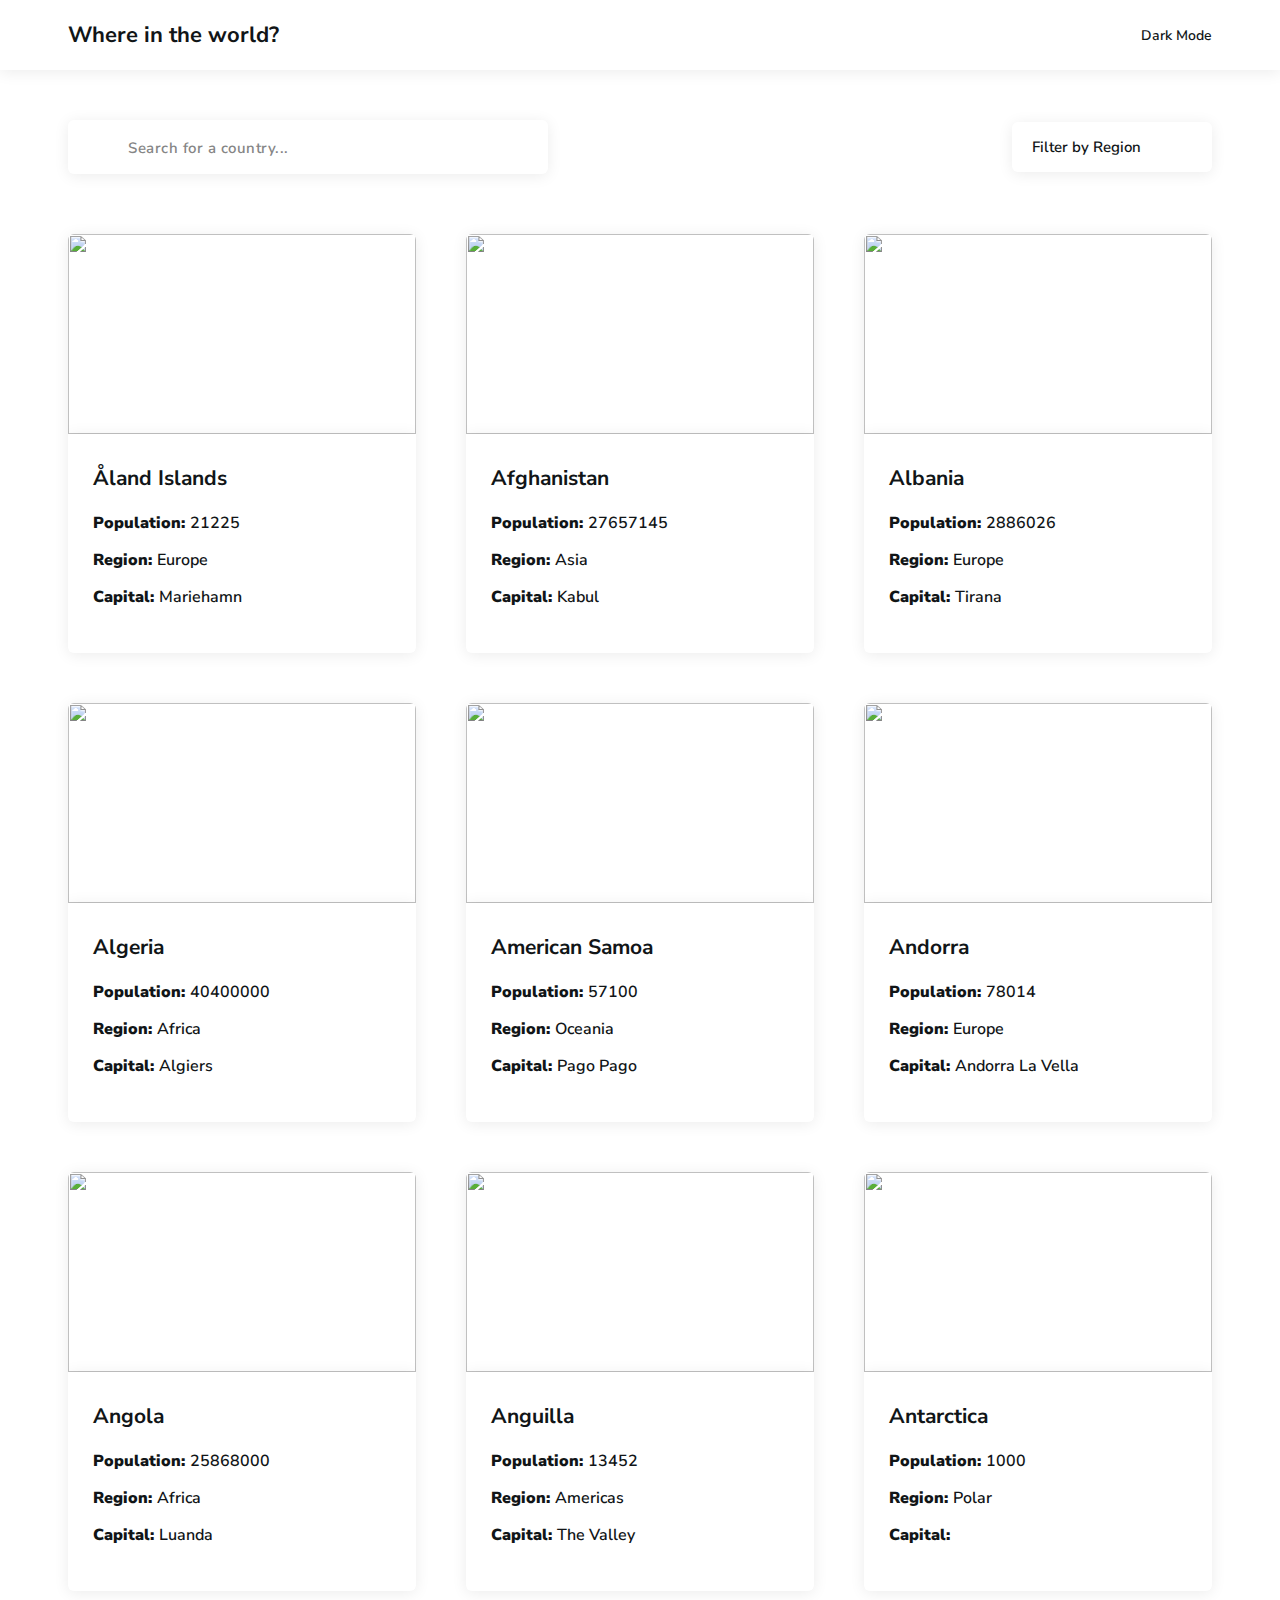
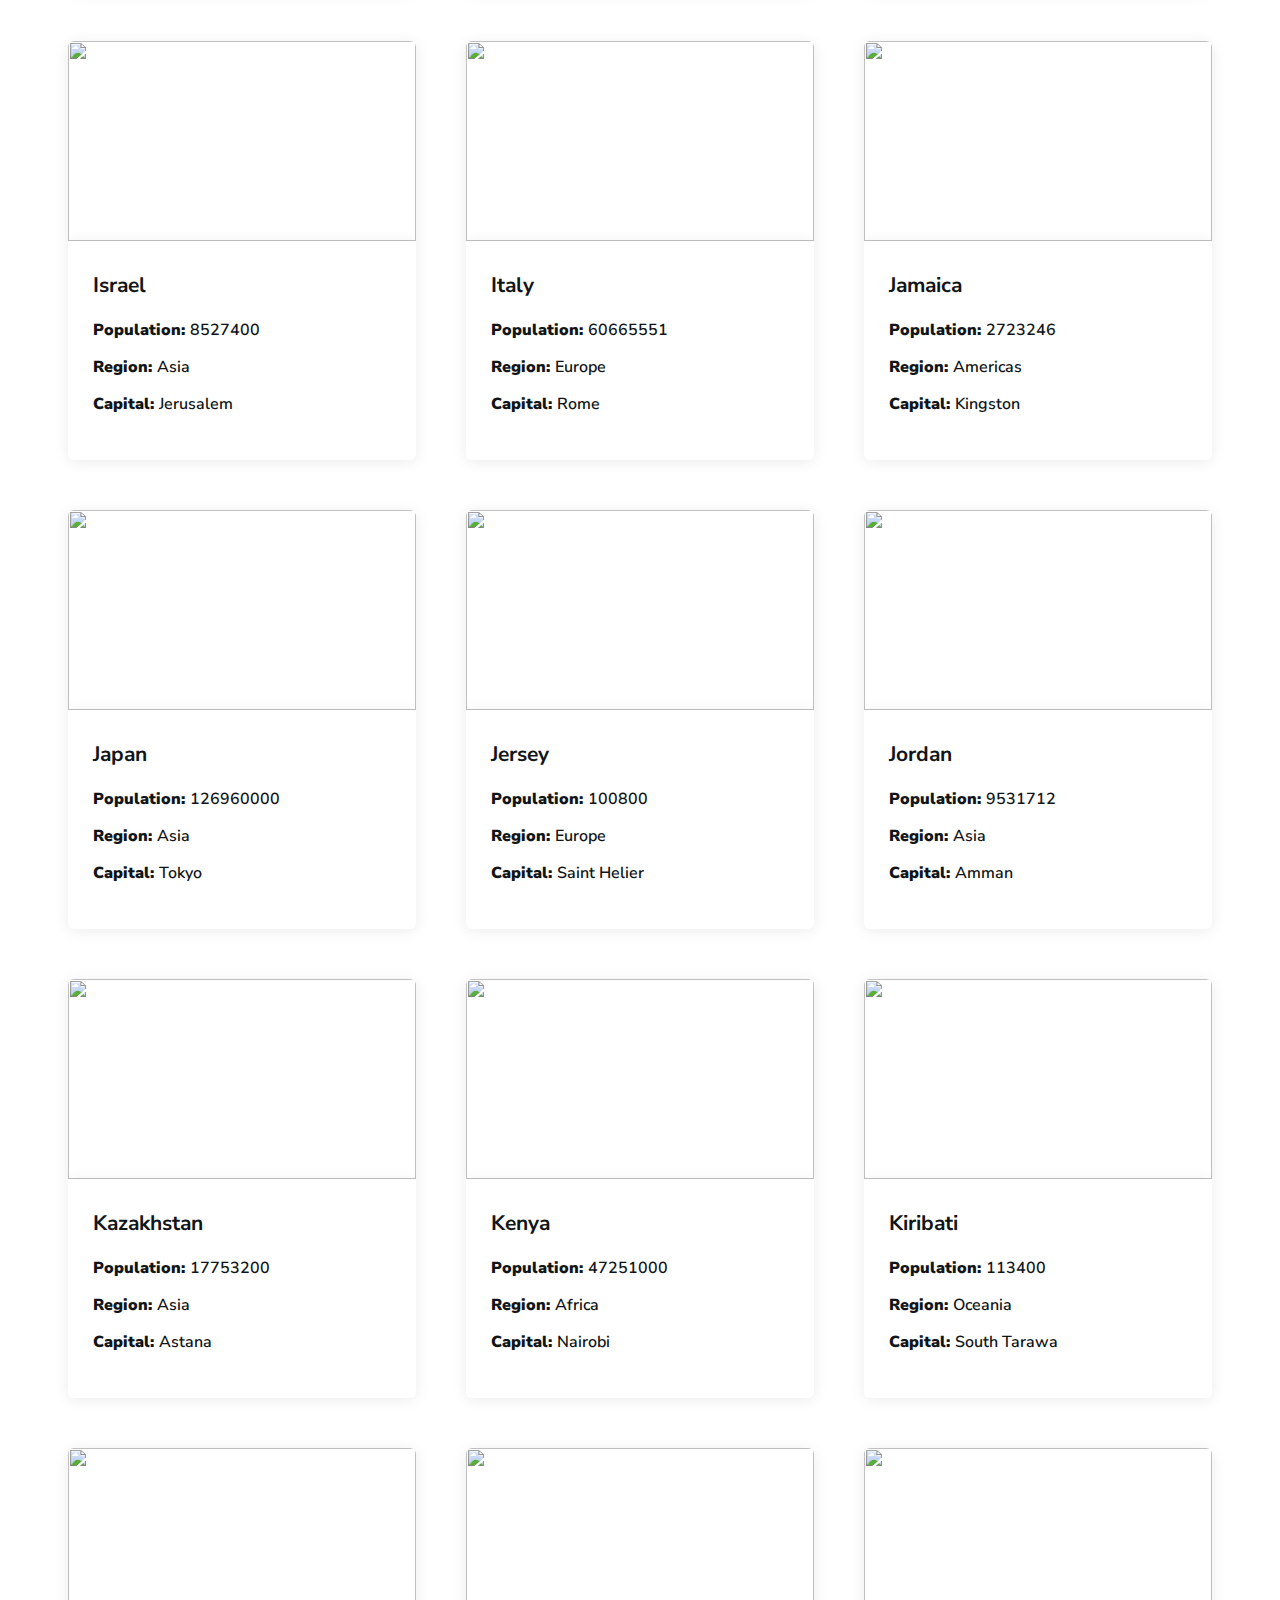
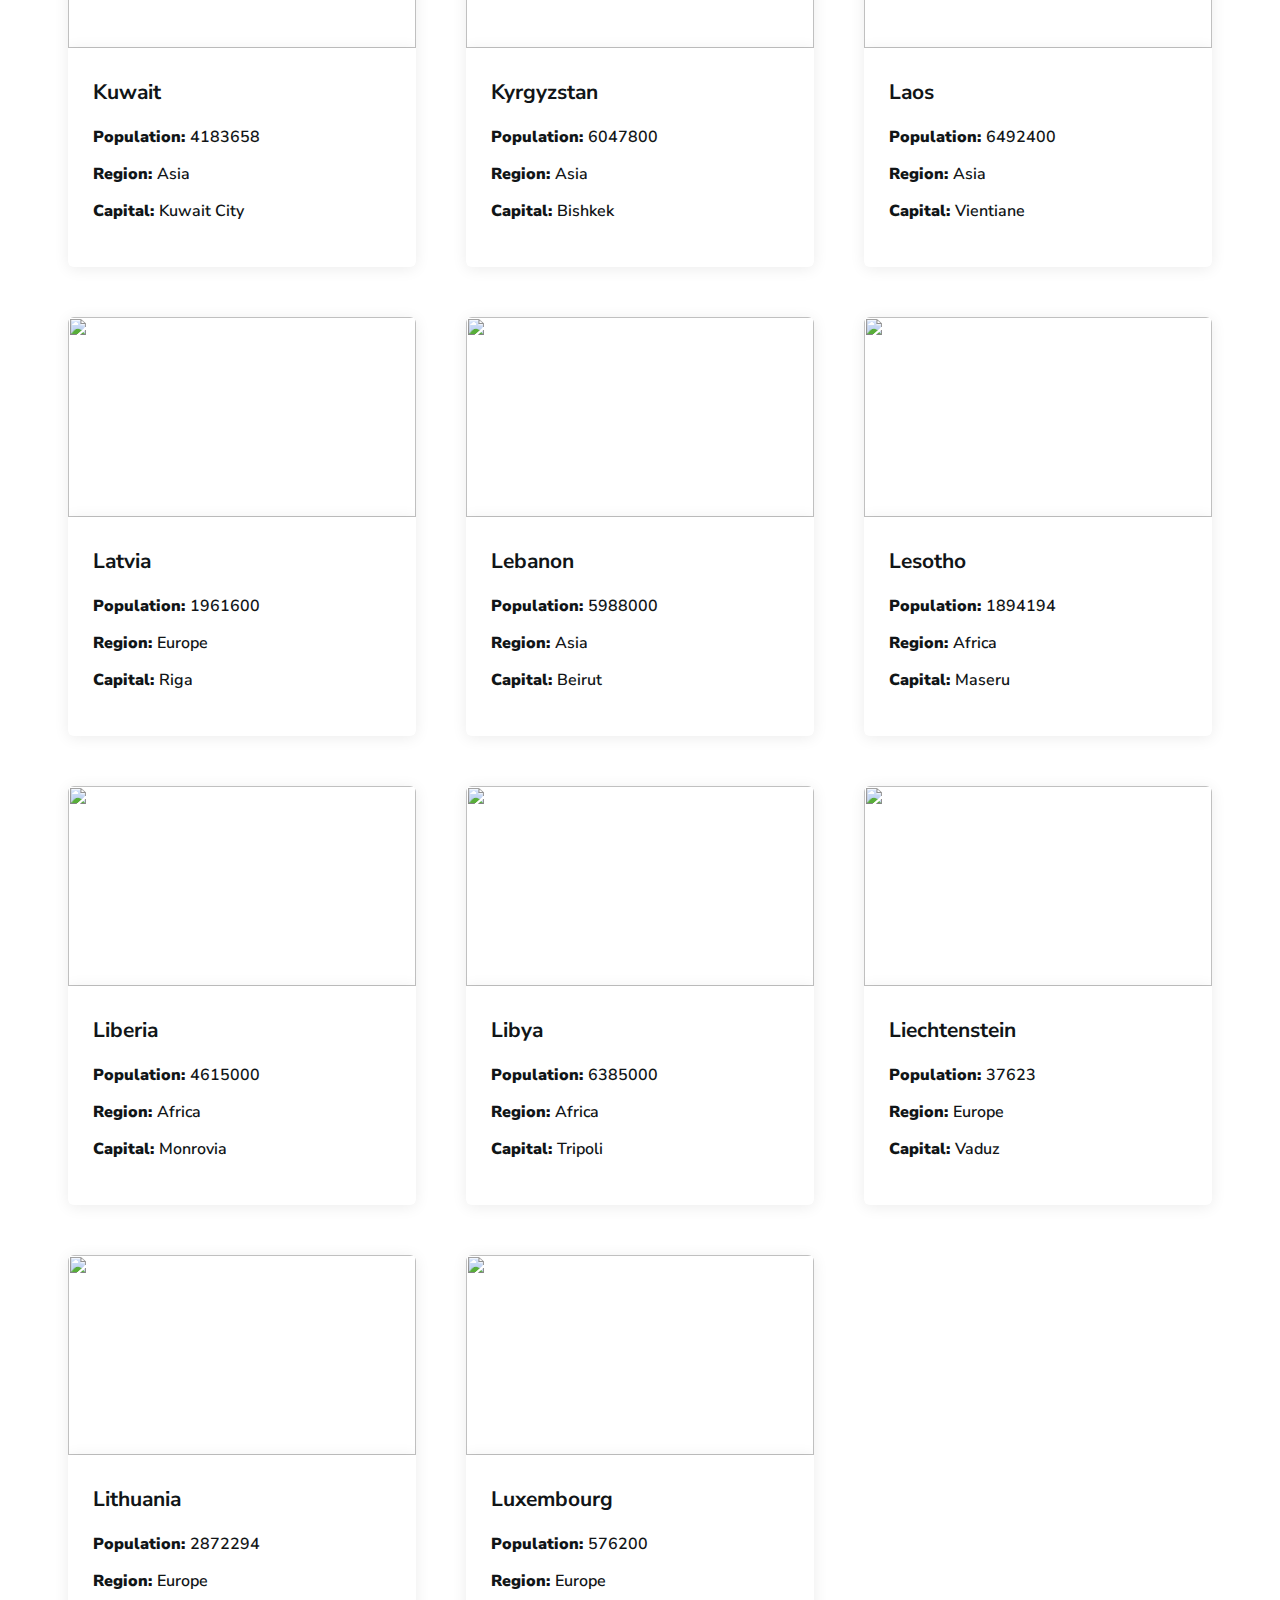
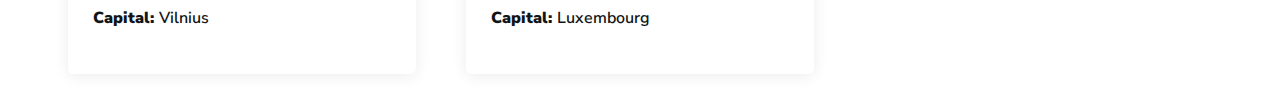
==== index.html @ e9d149c3 "final countries pages without bonus" ====
<!DOCTYPE html>
<html lang="en">

<head>
  <meta charset="UTF-8" />
  <meta http-equiv="X-UA-Compatible" content="IE=edge" />
  <meta name="description"
    content="This is a simple project to display countries of the world with the ability to search for the country you want, be side the ability to show countries by continent." />
  <meta name="author" content="Mohamed Aridah" />
  <meta name="viewport" content="width=device-width, initial-scale=1.0" />
  <!-- Google Fonts -->
  <link rel="preconnect" href="https://fonts.googleapis.com" />
  <link rel="preconnect" href="https://fonts.gstatic.com" crossorigin />
  <link href="https://fonts.googleapis.com/css2?family=Nunito+Sans:wght@300;600;800&display=swap" rel="stylesheet" />
  <!-- Fontawesome Library -->
  <link rel="stylesheet" href="https://site-assets.fontawesome.com/releases/v6.0.0/css/all.css" />
  <!-- Shared CSS Styles File -->
  <link rel="stylesheet" href="./css/common.css" />
  <!-- Page Custom CSS File -->
  <link rel="stylesheet" href="./css/main.css" />
  <title>Countries Info</title>
</head>

<body class="body">
  <!-- Scroll Top -->
  <button type="button" aria-label="Scroll Top Button" class="button scroll-top flex flex-ai-c flex-jc-c scale-effect">
    <i class="fa-regular fa-chevron-up icon"></i>
  </button>
  <!-- Header -->
  <header class="header">
    <div class="container flex flex-jc-sb flex-ai-c">
      <div class="logo">
        <a href="index.html">
          <h1 class="headerh1">Where in the world?</h1>
        </a>
      </div>
      <button type="button" aria-label="Theme Switcher Button" class="theme-toggle flex flex-jc-sb flex-ai-c"
        onclick="darkMode()">
        <span class="darkIcon">
        <i class="fa-regular fa-moon theme-icon" id="darkButton"></i>
        </span>
        <span class="theme-text" id="darkText">Dark Mode</span>
      </button>
    </div>
  </header>
  <!-- Filters -->
  <div class="bodyContainer">
    <section class="filters">
      <div class="container">
        <div class="search-wrapper">
          <i class="fa-regular fa-magnifying-glass search-icon"></i>
          <input type="text" class="search-input" placeholder="Search for a country..." />
        </div>
        <div class="dropdown-wrapper">
          <div class="dropdown-header flex flex-jc-sb flex-ai-c">
            <span>Filter by Region</span>
            <i class="fa-regular fa-chevron-down icon"></i>
          </div>
          <div class="dropdown-body">
            <ul>
              <li data-region="all">All</li>
              <li data-region="africa">africa</li>
              <li data-region="america">Americas</li>
              <li data-region="asia">Asia</li>
              <li data-region="europe">Europe</li>
              <li data-region="oceania">Oceania</li>
            </ul>
          </div>
        </div>
      </div>
    </section>
    <!-- Countries -->
    <main class="main">
      <div class="container">
        <section class="countries-grid">
        </section>
      </div>
  </div>
  </main>
  <script src="index.js"></script>
  <script src="details.js"></script>
</body>

</html>
---- css/common.css ----
*,
*:after,
*::before {
  padding: 0;
  margin: 0;
  box-sizing: border-box;
  outline: none;
}

html {
  font-size: 100%;
  scroll-behavior: smooth;
}

body {
  font-family: 'Nunito Sans', sans-serif;
  font-weight: 600;
  font-size: 14px;
  background-color: #fafafa;
  color: #111517;
  transition: 0.2s linear;
}

a {
  text-decoration: none;
}

ul,
ol {
  list-style: none;
}

h1,
h2,
h3,
h4 {
  color: #111517;
}

.container {
  width: 100%;
  padding-right: 1.875rem;
  padding-left: 1.875rem;
}

@media (min-width: 64em) {
  .container {
    width: 94%;
    margin-right: auto;
    margin-left: auto;
  }
}

@media (max-width: 400px) {
  .container {
    padding-right: 1.25rem;
    padding-left: 1.25rem;
  }
}

.flex {
  display: flex;
}

.flex.flex-jc-sb {
  justify-content: space-between;
}

.flex.flex-jc-c {
  justify-content: center;
}

.flex.flex-ai-c {
  align-items: center;
}

.flex.flex-wrap {
  flex-wrap: wrap;
}

.button,
button {
  font-family: 'Nunito Sans', sans-serif;
  background: none;
  outline: none;
  border: none;
  cursor: pointer;
}

.btn {
  display: inline-block;
  background-color: white;
  color: #111517;
  text-transform: capitalize;
  box-shadow: 0 2px 15px rgba(0, 0, 0, 0.08);
  padding: 7px 21px;
  border-radius: 4px;
  transition: 0.2s linear;
}

.scale-effect:active {
  transform: scale(0.88);
  transition: transform 0.2s linear;
}

.show-more {
  margin: 60px 0;
}

.show-more .btn {
  font-weight: bold;
  font-size: 16px;
}

.scroll-top {
  position: fixed;
  bottom: 20px;
  right: 0;
  width: 45px;
  height: 45px;
  background-color: #202c37;
  border-radius: 50%;
  z-index: 8;
  opacity: 0;
  visibility: hidden;
  transition: 0.2s linear;
}

.scroll-top:hover {
  background-color: #283743;
}

.scroll-top.show {
  right: 10px;
  opacity: 1;
  visibility: visible;
}

.scroll-top .icon {
  color: white;
  font-size: 17px;
}

.notifi-wrapper {
  padding: 25px;
  color: #111517;
  text-align: center;
}

.notifi-wrapper h2 {
  margin-bottom: 15px;
}

.header {
  position: relative;
  background: white;
  padding: 1.25rem 0;
  box-shadow: 0 2px 15px rgba(0, 0, 0, 0.08);
  transition: 0.2s linear;
}

.header .container {
  display: flex;
  align-items: center;
  justify-content: space-between;
}

.header .logo h1 {
  font-size: 20px;
}
@media (max-width: 400px) {
  .header .logo h1 {
    font-size: 16px;
  }
}

@media (min-width: 64em) {
  .header .logo h1 {
    font-size: 22px;
  }
}

.header .theme-toggle {
  gap: 0.625rem;
  font-size: 14px;
  color: #111517;
  transition: 0.2s linear;
}

.header .theme-toggle .theme-icon {
  font-size: 20px;
}

.header .theme-toggle .theme-text {
  font-weight: 600;
  text-transform: capitalize;
}

@media (max-width: 400px) {
  .header .theme-toggle .theme-text {
    display: none;
  }
}

body.dark-theme {
  background-color: #202c37;
  color: white;
}

body.dark-theme h1,
body.dark-theme h2,
body.dark-theme h3,
body.dark-theme h4 {
  color: white;
}

body.dark-theme .header {
  background: #2b3945;
}

body.dark-theme .header .theme-toggle {
  color: white;
}

body.dark-theme .filters .search-icon {
  color: white;
}

body.dark-theme .filters .search-input {
  color: white;
  background-color: #2b3945;
}

body.dark-theme .filters .search-input::placeholder {
  color: white;
}

body.dark-theme .filters .dropdown-header,
body.dark-theme .filters .dropdown-body {
  background: #2b3945;
}

body.dark-theme .filters .dropdown-body li:hover {
  background-color: #354555;
}

body.dark-theme .countries-grid .country {
  color: white;
  background: #2b3945;
}

body.dark-theme .countries-grid .country span {
  color: white;
}

body.dark-theme .loader {
  background-color: #202c37;
}

body.dark-theme .loader .spinner .icon {
  color: white;
}

body.dark-theme .scroll-top {
  background-color: #2b3945;
}

body.dark-theme .notifi-wrapper {
  color: white;
}

body.dark-theme .btn {
  background-color: #2b3945;
  color: white;
  box-shadow: 0 0 10px rgba(0, 0, 0, 0.2);
}

body.dark-theme .country-info li {
  color: #858585;
}

body.dark-theme .country-info strong {
  color: white;
}

.body {
  background-color: white;
}
---- css/main.css ----
.filters {
  padding: 40px 0 50px 0;
}

@media (min-width: 40em) {
  .filters {
    padding: 50px 0 60px 0;
  }
}

.filters .container {
  display: flex;
  flex-direction: column;
  gap: 30px;
}

@media (min-width: 64em) {
  .filters .container {
    flex-direction: row;
    align-items: center;
    justify-content: space-between;
  }
}

.filters .search-wrapper {
  position: relative;
  width: 100%;
}

@media (min-width: 64em) {
  .filters .search-wrapper {
    width: 480px;
    max-width: 480px;
  }
}

.filters .search-icon {
  position: absolute;
  top: 50%;
  transform: translateY(-50%);
  left: 25px;
  font-size: 18px;
  color: #858585;
  z-index: 2;
}

.filters .search-input {
  position: relative;
  width: 100%;
  padding: 15px;
  padding-left: 60px;
  font-size: 18px;
  font-family: 'Nunito Sans', sans-serif;
  font-weight: inherit;
  outline: none;
  border: none;
  border-radius: 6px;
  overflow: hidden;
  color: #111517;
  background-color: white;
  box-shadow: 0 2px 15px rgba(0, 0, 0, 0.08);
  transition: 0.2s linear;
}

.filters .search-input::placeholder {
  font-family: inherit;
  color: #858585;
  font-size: 15px;
  letter-spacing: 0.5px;
  font-weight: inherit;
}

.filters .dropdown-wrapper {
  position: relative;
  width: 230px;
}

@media (min-width: 64em) {
  .filters .dropdown-wrapper {
    width: 200px;
  }
}

.filters .dropdown-wrapper.open .dropdown-header .icon {
  transform: rotate(180deg);
}

.filters .dropdown-wrapper.open .dropdown-body {
  opacity: 1;
  visibility: visible;
  transform: translateY(0);
  z-index: 9;
}

.filters .dropdown-header,
.filters .dropdown-body {
  position: relative;
  width: 100%;
  border-radius: 6px;
  background: white;
  font-weight: 600;
  font-size: 15px;
  box-shadow: 0 2px 15px rgba(0, 0, 0, 0.08);
  transition: 0.2s linear;
}

.filters .dropdown-header {
  padding: 15px 20px;
  cursor: pointer;
  z-index: 2;
}
.filters .dropdown-header .icon {
  font-size: 13px;
  transition: transform 0.2s linear;
}

.filters .dropdown-body {
  position: absolute;
  margin-top: 5px;
  opacity: 0;
  visibility: hidden;
  z-index: 1;
  padding: 15px 0;
  transform: translateY(-20px);
}

.filters .dropdown-body li {
  padding: 8px 25px;
  text-transform: capitalize;
  cursor: pointer;
}

.filters .dropdown-body li:hover {
  background-color: #f2f2f2;
}

.filters .dropdown-body li:last-child {
  margin-bottom: 0;
}

.main .container {
  display: flex;
  flex-direction: column;
}

.countries-grid {
  display: grid;
  gap: 50px;
}

.countries-grid.no-grid {
  grid-template-columns: auto;
  height: 100vh;
  place-items: center;
}

@media (min-width: 40em) {
  .countries-grid {
    grid-template-columns: repeat(2, 1fr);
  }
}

@media (min-width: 64em) {
  .countries-grid {
    grid-template-columns: repeat(3, 1fr);
  }
}

@media (min-width: 87.5em) {
  .countries-grid {
    grid-template-columns: repeat(auto-fill, minmax(280px, 1fr));
  }
}

.countries-grid .country {
  position: relative;
  width: 100%;
  border-radius: 6px;
  color: #111517;
  box-shadow: 0 2px 15px rgba(0, 0, 0, 0.08);
  background: white;
  overflow: hidden;
  transition: transform 0.3s linear, box-shadow 0.2s linear, background-color 0.2s linear;
}

.countries-grid .country:hover {
  transform: scale(1.04);
  box-shadow: 0 4px 20px rgba(0, 0, 0, 0.11);
}

.countries-grid .country-flag {
  height: 200px;
  width: 100%;
  overflow: hidden;
}

@media (max-width: 400px) {
  .countries-grid .country-flag {
    height: auto;
  }
}

.countries-grid .country-flag img {
  display: block;
  width: 100%;
  max-width: 100%;
  height: 100%;
  object-fit: cover;
}

.countries-grid .country-info {
  position: relative;
  padding: 30px 25px;
  background-color: white;
  box-shadow: 0 2px 15px rgba(0, 0, 0, 0.08);
}
.dark-country-info {
  background-color: #2b3945;
  color: white;
  padding: 30px 25px;
}


.countries-grid {
  margin-bottom: 20px;
}

.country-title {
  margin-bottom: 20px;
  background-color: white;
}
.dark-country-title {
  margin-bottom: 20px;
  background-color: #2b3945;
}

.countries-grid .country-brief li{
  font-size: 16px;
  text-transform: capitalize;
  margin-bottom: 15px;
}
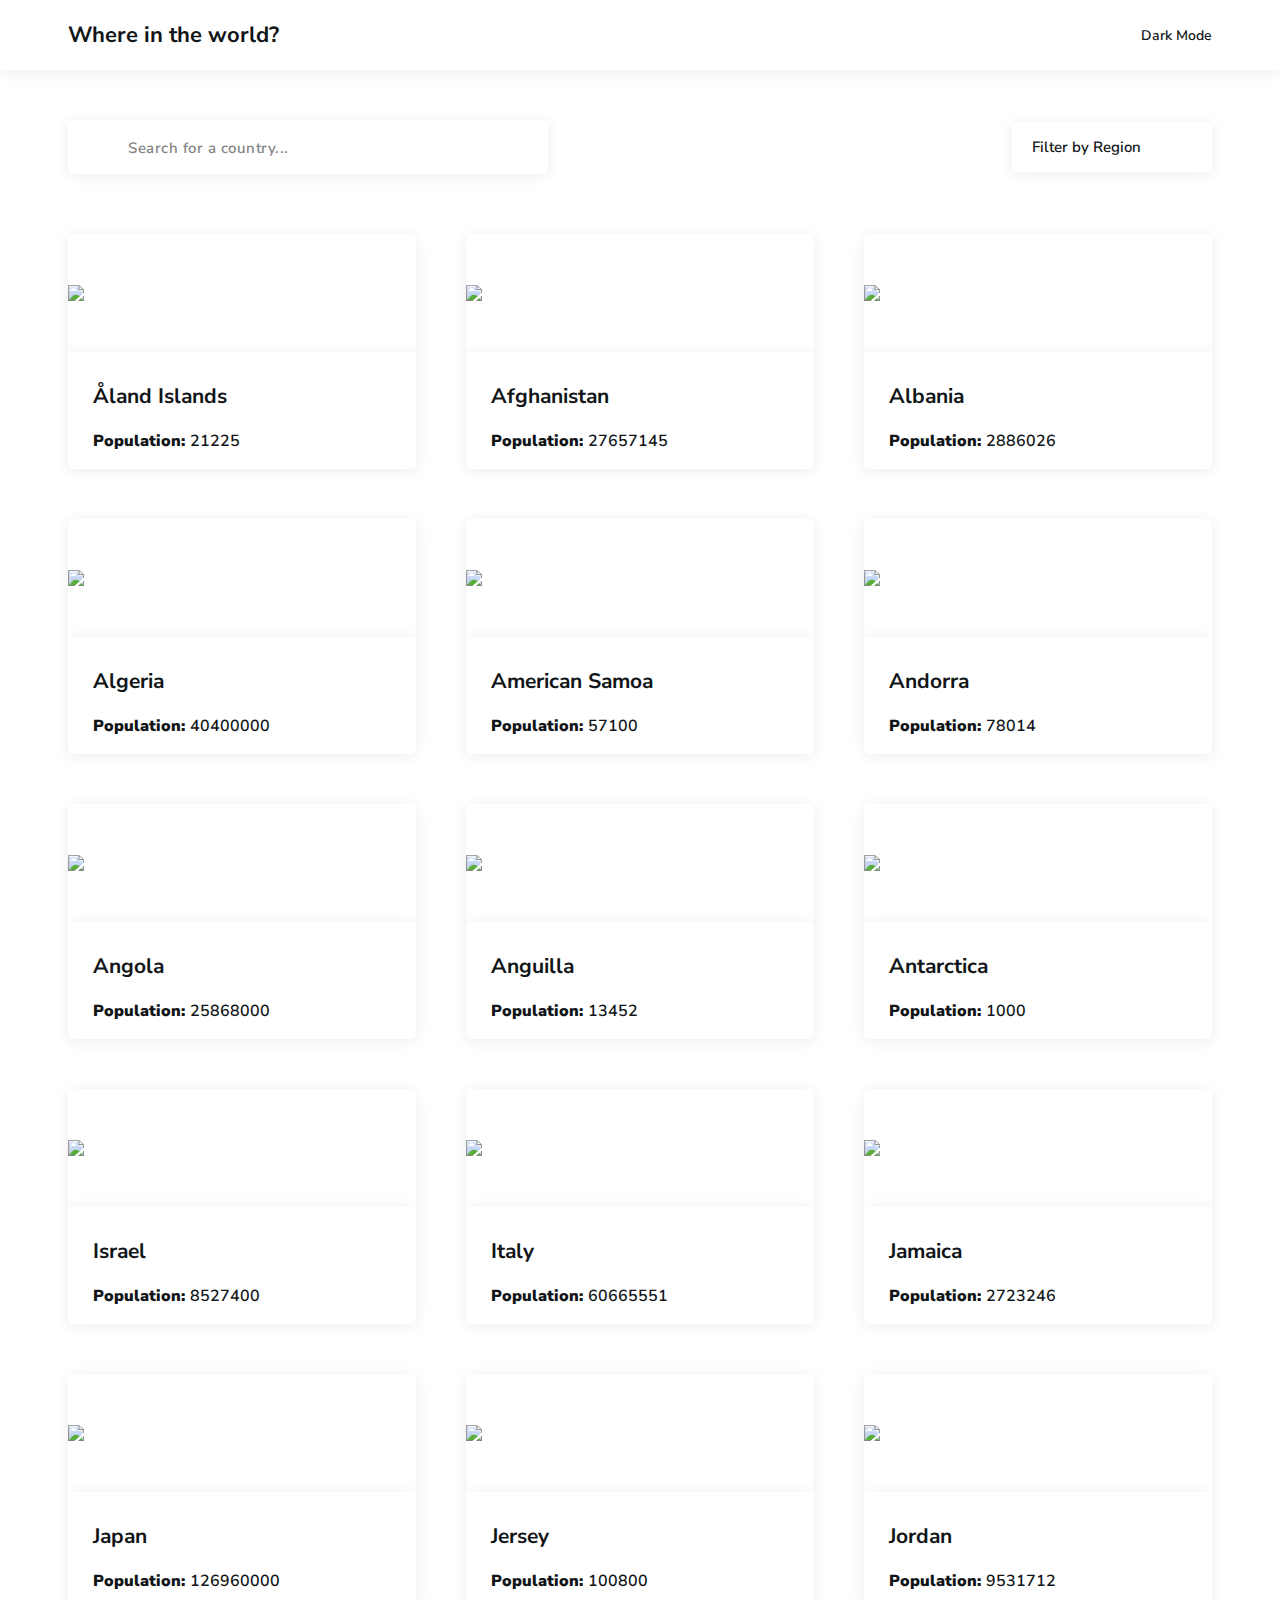
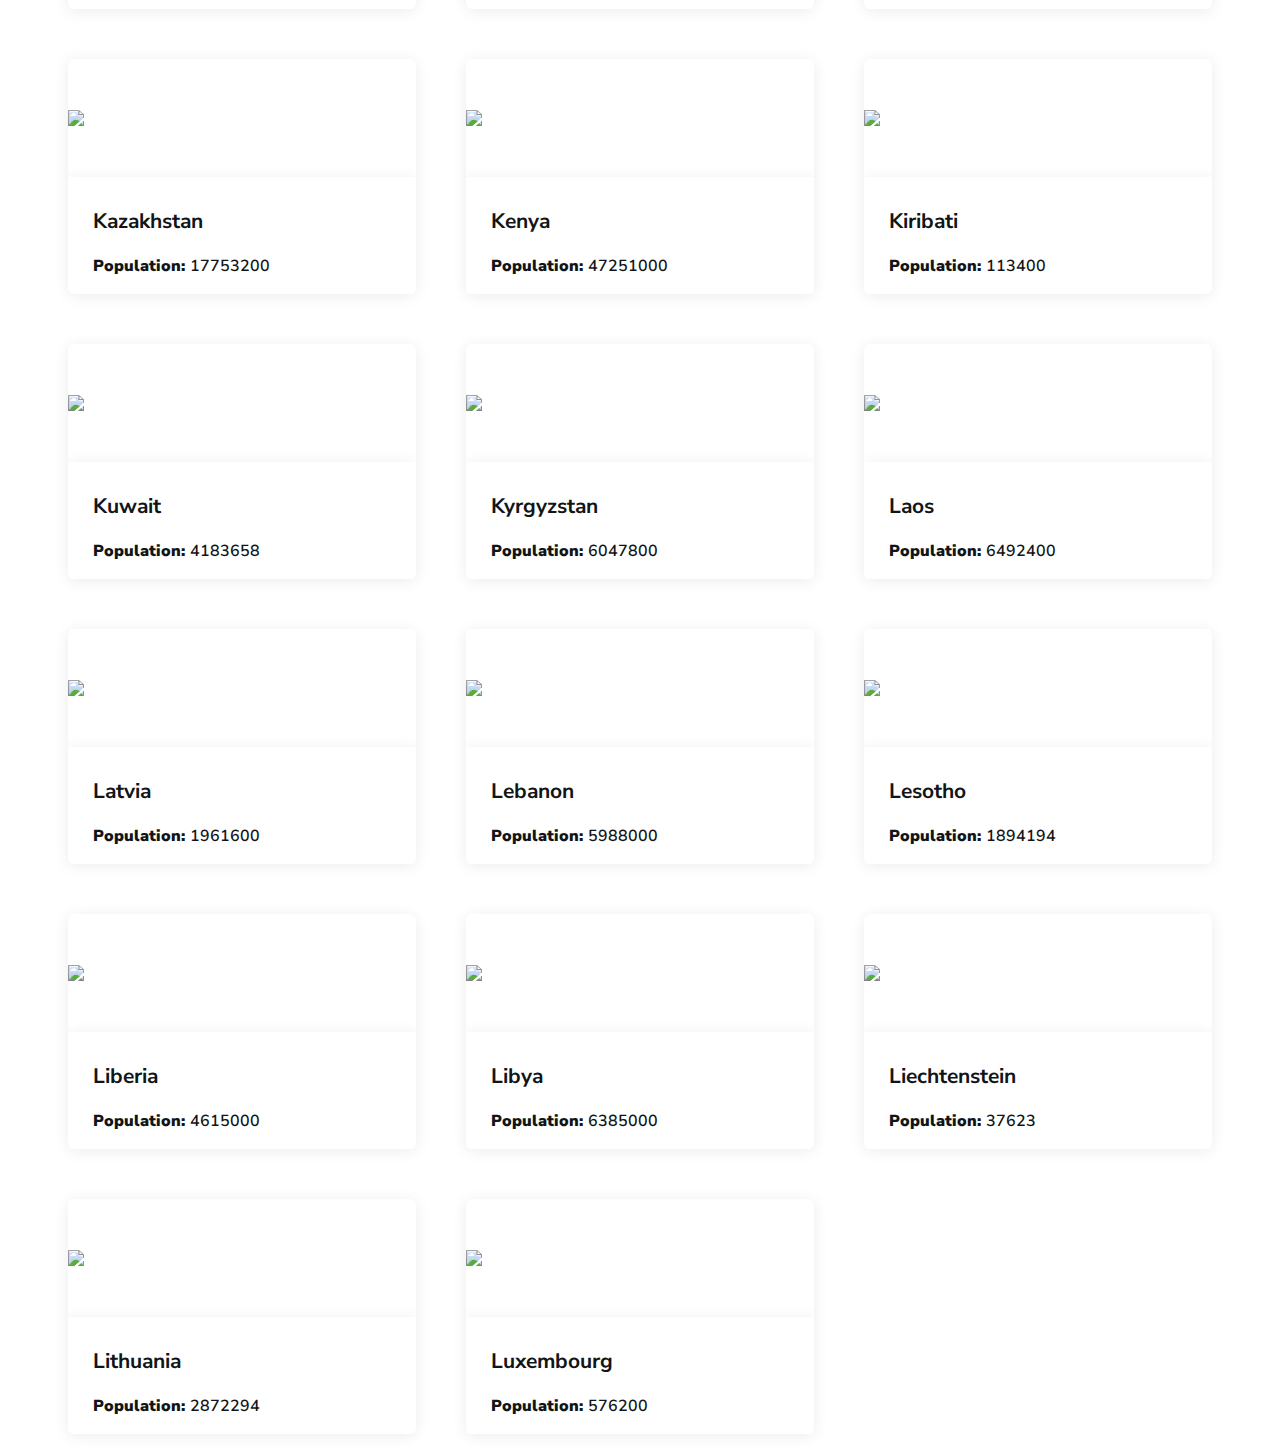
==== commit c3d02bfb: "finished the countries task" ====
--- a/index.html
+++ b/index.html
@@ -35,7 +35,7 @@
         </a>
       </div>
       <button type="button" aria-label="Theme Switcher Button" class="theme-toggle flex flex-jc-sb flex-ai-c"
-        onclick="darkMode()">
+        onclick="makeDarkModePage()">
         <span class="darkIcon">
         <i class="fa-regular fa-moon theme-icon" id="darkButton"></i>
         </span>
--- a/css/main.css
+++ b/css/main.css
@@ -189,9 +189,12 @@
 }
 
 .countries-grid .country-flag {
-  height: 200px;
+  height: 50%;
   width: 100%;
   overflow: hidden;
+  display: flex;
+  justify-content: center;
+  align-items: center;
 }
 
 @media (max-width: 400px) {
@@ -204,7 +207,6 @@
   display: block;
   width: 100%;
   max-width: 100%;
-  height: 100%;
   object-fit: cover;
 }
 
